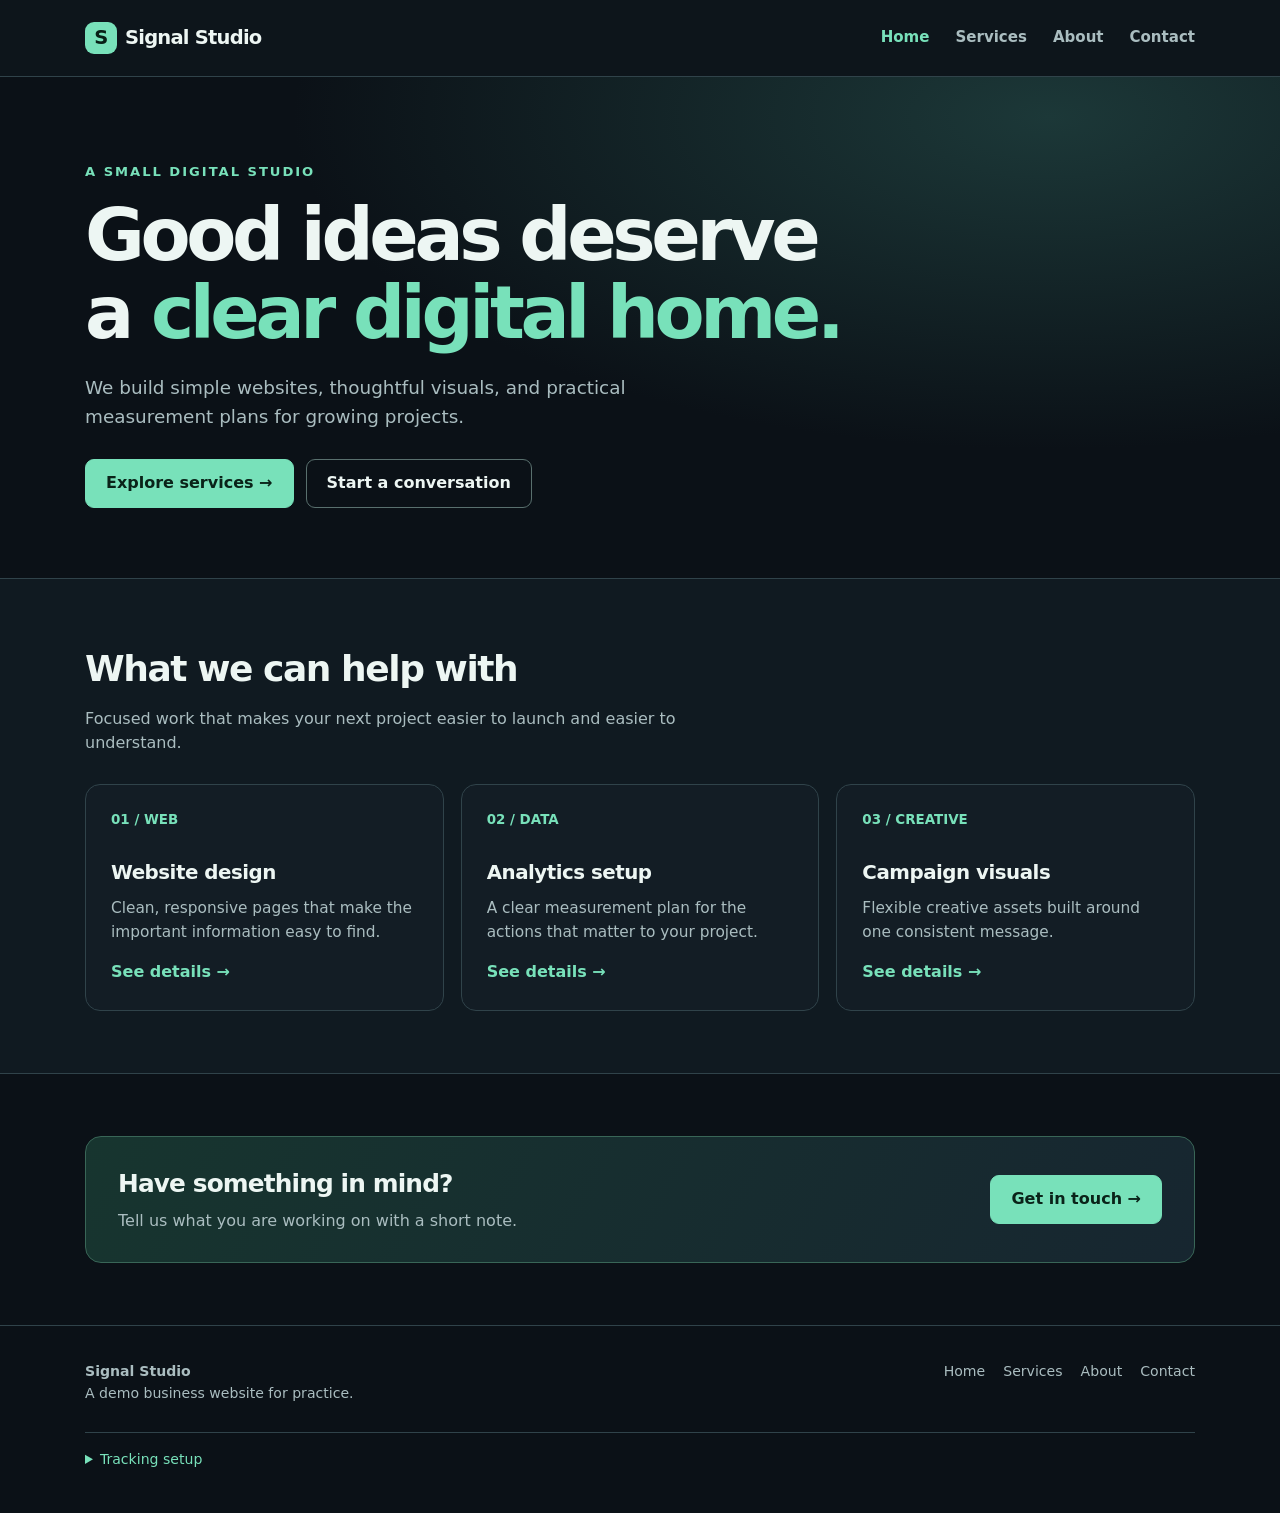
==== index.html @ b4398417 "Add files via upload" ====
<!doctype html><html lang="en"><head><meta charset="utf-8"><meta name="viewport" content="width=device-width, initial-scale=1"><meta name="theme-color" content="#0b1117"><meta name="description" content="Signal Studio creates clear digital experiences. A simple demo site for analytics practice."><title>Signal Studio — Home</title><link rel="icon" type="image/svg+xml" href="data:image/svg+xml,%3Csvg xmlns='http://www.w3.org/2000/svg' viewBox='0 0 64 64'%3E%3Crect width='64' height='64' rx='13' fill='%230b1117'/%3E%3Cpath d='M14 42h11l6-20 7 24 5-12h8' fill='none' stroke='%2378e1ba' stroke-width='5' stroke-linejoin='round' stroke-linecap='round'/%3E%3C/svg%3E"><link rel="stylesheet" href="styles.css"><script src="site.js" defer></script></head><body>
<header class="site-header"><div class="container head-row"><a class="logo" href="index.html" data-track="navigation_click"><span aria-hidden="true">S</span>Signal Studio</a><nav class="nav" aria-label="Main navigation"><a href="index.html" aria-current="page" data-track="navigation_click">Home</a><a href="services.html" data-track="navigation_click">Services</a><a href="about.html" data-track="navigation_click">About</a><a href="contact.html" data-track="navigation_click">Contact</a></nav></div></header>
<main><section class="hero"><div class="container"><p class="eyebrow">A small digital studio</p><h1>Good ideas deserve a <em>clear digital home.</em></h1><p class="lead">We build simple websites, thoughtful visuals, and practical measurement plans for growing projects.</p><div class="hero-actions"><a class="btn" href="services.html" data-track="cta_click">Explore services →</a><a class="btn ghost" href="contact.html" data-track="cta_click">Start a conversation</a></div></div></section>
<section class="section alt"><div class="container"><h2 class="section-title">What we can help with</h2><p class="section-intro">Focused work that makes your next project easier to launch and easier to understand.</p><div class="grid"><article class="card"><span class="number">01 / WEB</span><h3>Website design</h3><p>Clean, responsive pages that make the important information easy to find.</p><a href="services.html#website" data-service="website_design">See details →</a></article><article class="card"><span class="number">02 / DATA</span><h3>Analytics setup</h3><p>A clear measurement plan for the actions that matter to your project.</p><a href="services.html#analytics" data-service="analytics_setup">See details →</a></article><article class="card"><span class="number">03 / CREATIVE</span><h3>Campaign visuals</h3><p>Flexible creative assets built around one consistent message.</p><a href="services.html#creative" data-service="campaign_visuals">See details →</a></article></div></div></section>
<section class="section"><div class="container strip"><div><h2>Have something in mind?</h2><p>Tell us what you are working on with a short note.</p></div><a class="btn" href="contact.html" data-track="cta_click">Get in touch →</a></div></section></main>
<footer class="footer"><div class="container"><div class="footer-top"><div><strong>Signal Studio</strong><br><span>A demo business website for practice.</span></div><nav aria-label="Footer navigation"><a href="index.html">Home</a><a href="services.html">Services</a><a href="about.html">About</a><a href="contact.html">Contact</a></nav></div><details class="tracking"><summary>Tracking setup</summary><p>Enter your GTM container ID to test this site in your browser. Configure GA4 and Google Ads tags in GTM.</p><form id="gtm-setup"><input id="gtm-id" aria-label="GTM container ID" placeholder="GTM-XXXXXXX" pattern="[Gg][Tt][Mm]-[A-Za-z0-9]+" required autocomplete="off"><button class="btn" type="submit">Connect GTM</button></form><p id="gtm-status" class="status" role="status"></p></details></div></footer></body></html>
---- styles.css ----
:root{color-scheme:dark;--bg:#0b1117;--surface:#131d25;--surface2:#192630;--line:#30434a;--text:#edf6f3;--muted:#aabdc0;--accent:#78e1ba;--accent-dark:#153b31}
*{box-sizing:border-box}html{scroll-behavior:smooth}body{margin:0;background:var(--bg);color:var(--text);font:16px/1.55 system-ui,-apple-system,"Segoe UI",sans-serif}button,input,textarea,select{font:inherit}a{color:inherit}button,a{touch-action:manipulation}button:focus-visible,a:focus-visible,input:focus-visible,textarea:focus-visible,summary:focus-visible{outline:3px solid #f8cc8c;outline-offset:3px}
.container{width:min(1110px,calc(100% - 40px));margin:auto}.site-header{border-bottom:1px solid var(--line);background:#0d151b}.head-row{min-height:76px;display:flex;align-items:center;justify-content:space-between;gap:25px}.logo{text-decoration:none;font-size:1.22rem;font-weight:800;letter-spacing:-.04em;white-space:nowrap}.logo span{display:inline-grid;place-items:center;width:32px;height:32px;border-radius:9px;background:var(--accent);color:#082017;margin-right:8px}.nav{display:flex;align-items:center;gap:26px}.nav a{text-decoration:none;color:var(--muted);font-weight:600;font-size:.94rem}.nav a:hover,.nav a[aria-current=page]{color:var(--accent)}
main{min-height:65vh}.hero{padding:85px 0 70px;background:radial-gradient(ellipse at 82% 8%,#1c3838 0%,transparent 51%)}.eyebrow{margin:0 0 14px;color:var(--accent);font-size:.82rem;text-transform:uppercase;letter-spacing:.15em;font-weight:800}h1,h2,h3,p{margin-top:0}h1{font-size:clamp(2.8rem,5.7vw,5.2rem);line-height:1.06;letter-spacing:-.06em;max-width:790px;margin-bottom:23px}h1 em{color:var(--accent);font-style:normal}.lead{font-size:1.15rem;max-width:650px;color:var(--muted);margin-bottom:28px}.hero-actions,.actions{display:flex;flex-wrap:wrap;gap:12px}.btn{display:inline-flex;justify-content:center;align-items:center;min-height:47px;padding:11px 20px;border:1px solid var(--accent);border-radius:9px;background:var(--accent);color:#0a2319;font-weight:750;text-decoration:none;cursor:pointer}.btn:hover{background:#a7f4d4}.btn.ghost{background:transparent;color:var(--text);border-color:#59706e}.btn.ghost:hover{background:#1b302d}.section{padding:62px 0}.section.alt{background:#101a21;border-top:1px solid var(--line);border-bottom:1px solid var(--line)}.section-title{font-size:clamp(1.75rem,3vw,2.25rem);letter-spacing:-.04em;margin-bottom:10px}.section-intro{color:var(--muted);max-width:610px;margin-bottom:28px}
.grid{display:grid;grid-template-columns:repeat(3,minmax(0,1fr));gap:17px}.card{padding:25px;background:var(--surface);border:1px solid var(--line);border-radius:15px;display:flex;flex-direction:column}.card .number{color:var(--accent);font-size:.84rem;font-weight:750;margin-bottom:27px}.card h3{font-size:1.24rem;letter-spacing:-.025em;margin-bottom:8px}.card p{color:var(--muted);font-size:.96rem;flex:1}.card a{color:var(--accent);text-decoration:none;font-weight:750}.card a:hover{text-decoration:underline}.strip{border:1px solid #396657;border-radius:16px;background:linear-gradient(120deg,#17352f,#172630);padding:28px 32px;display:flex;align-items:center;justify-content:space-between;gap:28px}.strip h2{font-size:1.55rem;letter-spacing:-.035em;margin-bottom:6px}.strip p{color:var(--muted);margin:0}
.page-head{padding:66px 0 32px}.page-head h1{font-size:clamp(2.7rem,5vw,4rem);margin-bottom:15px}.page-head p{color:var(--muted);max-width:650px;font-size:1.06rem}.list{display:grid;grid-template-columns:repeat(2,minmax(0,1fr));gap:18px}.service{padding:27px;border:1px solid var(--line);border-radius:16px;background:var(--surface)}.service .number{font-size:.8rem;color:var(--accent);font-weight:800}.service h2{margin:15px 0 8px;letter-spacing:-.03em}.service p{color:var(--muted);min-height:70px}.service a{font-weight:750;color:var(--accent)}.copy{max-width:760px;color:var(--muted);font-size:1.08rem}.copy p{margin-bottom:20px}.stats{display:grid;grid-template-columns:repeat(3,1fr);gap:16px;margin-top:36px}.stat{border:1px solid var(--line);border-radius:12px;padding:20px;background:var(--surface)}.stat strong{display:block;font-size:1.25rem;color:var(--text)}.stat span{color:var(--muted);font-size:.9rem}
.contact-layout{display:grid;grid-template-columns:minmax(0,1.4fr) minmax(280px,1fr);gap:28px;padding:15px 0 75px}.form-panel,.contact-aside{background:var(--surface);border:1px solid var(--line);border-radius:16px;padding:28px}.form-panel h2,.contact-aside h2{font-size:1.35rem;letter-spacing:-.03em}.form-panel p,.contact-aside p{color:var(--muted)}.form-grid{display:grid;grid-template-columns:1fr 1fr;gap:16px}.field{display:grid;gap:7px;margin-bottom:16px}.field.full{grid-column:1/-1}.field label{font-weight:650;font-size:.92rem}input,textarea{width:100%;border:1px solid #4a6065;border-radius:8px;background:#0d171e;color:var(--text);padding:11px 13px;min-height:46px}textarea{min-height:125px;resize:vertical}input::placeholder,textarea::placeholder{color:#879da1}.small{font-size:.84rem;color:var(--muted)}.success{display:none;border:1px solid #5cae83;background:#183b2e;border-radius:13px;padding:23px;margin:0 0 23px}.success.show{display:block}.success h2{margin-bottom:7px}.success p{margin-bottom:0;color:#c9e2d4}.phone{display:block;border:0;background:none;padding:0;color:var(--accent);font-weight:750;text-align:left;cursor:pointer}.phone:hover{text-decoration:underline}
.footer{border-top:1px solid var(--line);padding:35px 0 42px;color:var(--muted);font-size:.88rem}.footer-top{display:flex;align-items:flex-start;justify-content:space-between;gap:24px}.footer nav{display:flex;gap:18px;flex-wrap:wrap}.footer a{color:var(--muted);text-decoration:none}.footer a:hover{color:var(--accent)}.tracking{margin-top:28px;border-top:1px solid var(--line);padding-top:16px}.tracking summary{cursor:pointer;color:var(--accent);font-size:.88rem}.tracking p{max-width:620px}.tracking form{display:flex;gap:9px;flex-wrap:wrap}.tracking input{width:190px}.tracking .btn{min-height:44px}.status{color:var(--accent);font-size:.84rem}
@media(max-width:720px){.head-row{flex-wrap:wrap;padding:15px 0}.nav{width:100%;justify-content:space-between;gap:12px}.hero{padding:60px 0}.grid{grid-template-columns:1fr}.list,.contact-layout{grid-template-columns:1fr}.service p{min-height:0}.strip{display:block}.strip .btn{margin-top:20px}.stats{grid-template-columns:1fr}.footer-top{display:block}.footer nav{margin-top:16px}}@media(max-width:500px){.container{width:min(100% - 32px,1110px)}.nav a{font-size:.88rem}.form-grid{grid-template-columns:1fr}.footer nav{gap:12px}}@media(prefers-reduced-motion:reduce){html{scroll-behavior:auto}}
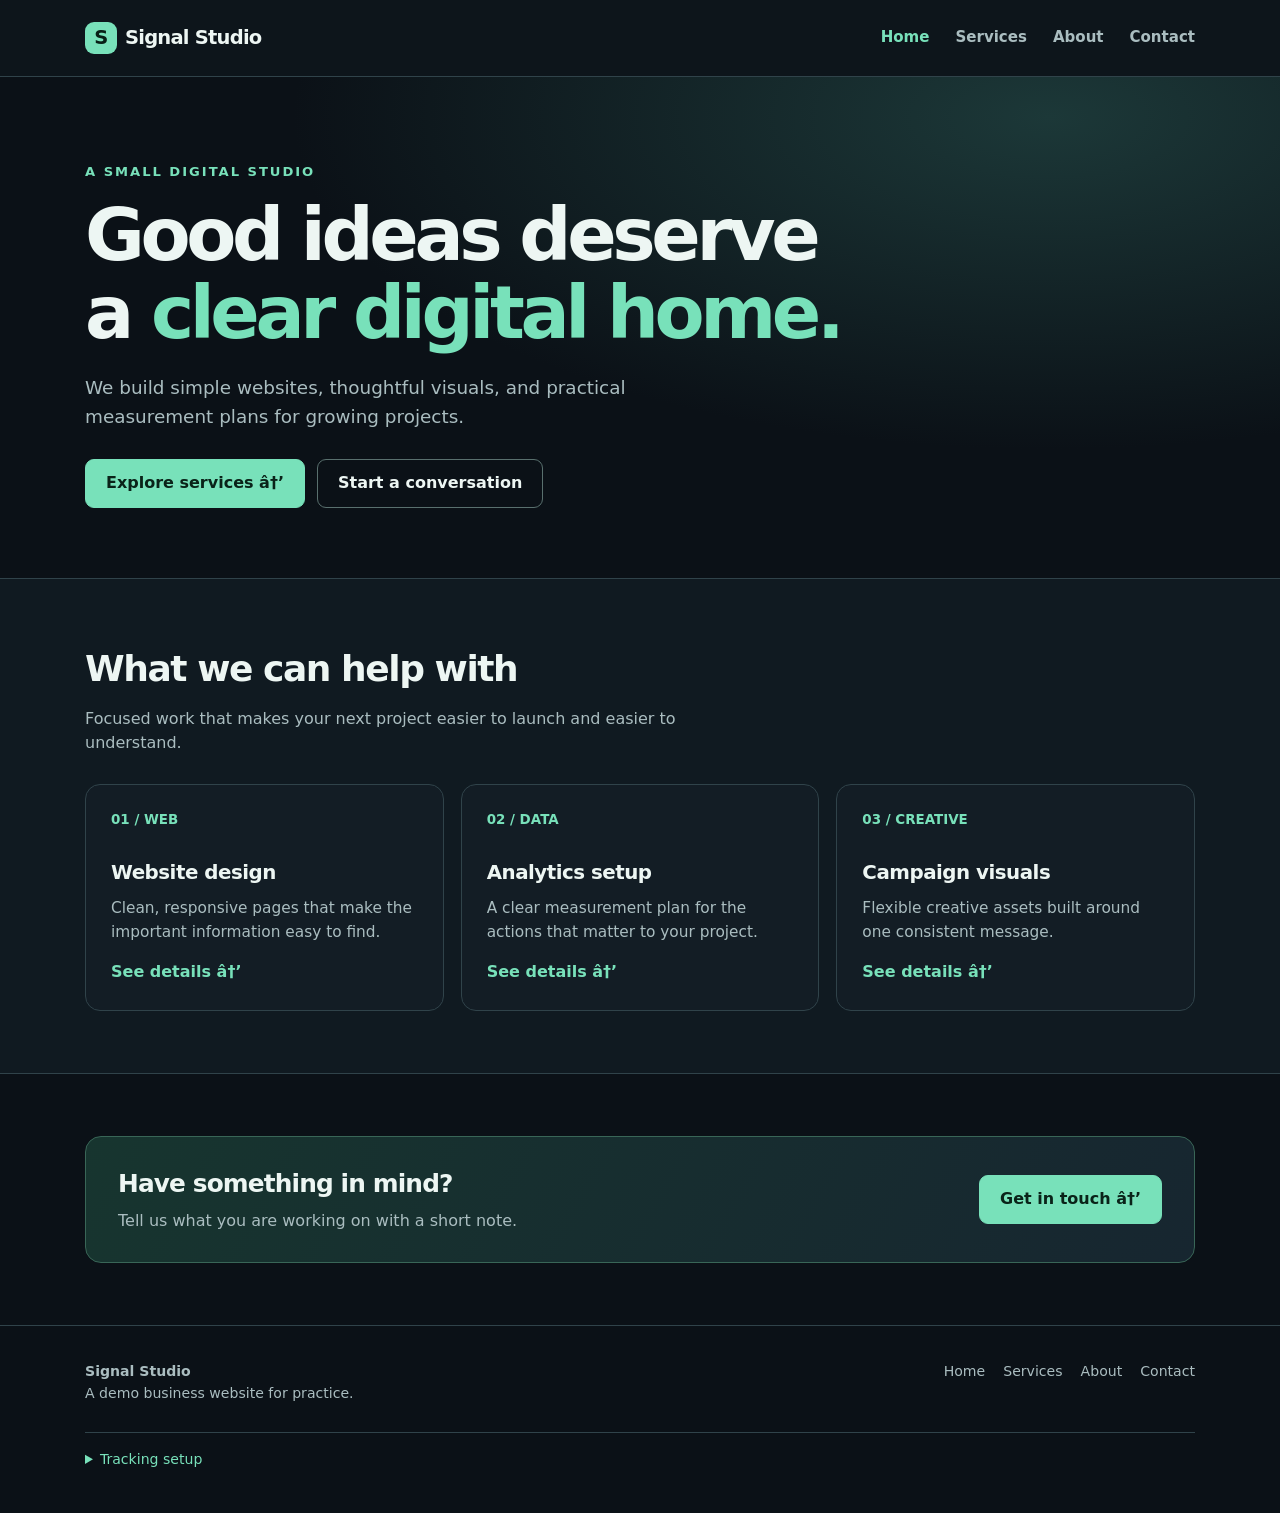
==== commit 82a71c53: "Update index.html" ====
--- a/index.html
+++ b/index.html
@@ -1,4 +1,45 @@
-<!doctype html><html lang="en"><head><meta charset="utf-8"><meta name="viewport" content="width=device-width, initial-scale=1"><meta name="theme-color" content="#0b1117"><meta name="description" content="Signal Studio creates clear digital experiences. A simple demo site for analytics practice."><title>Signal Studio — Home</title><link rel="icon" type="image/svg+xml" href="data:image/svg+xml,%3Csvg xmlns='http://www.w3.org/2000/svg' viewBox='0 0 64 64'%3E%3Crect width='64' height='64' rx='13' fill='%230b1117'/%3E%3Cpath d='M14 42h11l6-20 7 24 5-12h8' fill='none' stroke='%2378e1ba' stroke-width='5' stroke-linejoin='round' stroke-linecap='round'/%3E%3C/svg%3E"><link rel="stylesheet" href="styles.css"><script src="site.js" defer></script></head><body>
+<!doctype html><html lang="en"><head>
+<!-- Meta Pixel Code -->
+<script>
+!function(f,b,e,v,n,t,s)
+{if(f.fbq)return;n=f.fbq=function(){n.callMethod?
+n.callMethod.apply(n,arguments):n.queue.push(arguments)};
+if(!f._fbq)f._fbq=n;n.push=n;n.loaded=!0;n.version='2.0';
+n.queue=[];t=b.createElement(e);t.async=!0;
+t.src=v;s=b.getElementsByTagName(e)[0];
+s.parentNode.insertBefore(t,s)}(window, document,'script',
+'https://connect.facebook.net/en_US/fbevents.js');
+fbq('init', '1010439615345404');
+fbq('track', 'PageView');
+</script>
+<noscript><img height="1" width="1" style="display:none"
+src="https://www.facebook.com/tr?id=1010439615345404&ev=PageView&noscript=1"
+/></noscript>
+<!-- End Meta Pixel Code -->
+<!-- Google tag (gtag.js) -->
+<script async src="https://www.googletagmanager.com/gtag/js?id=G-CQETZQ2KX9"></script>
+<script>
+  window.dataLayer = window.dataLayer || [];
+  function gtag(){dataLayer.push(arguments);}
+  gtag('js', new Date());
+
+  gtag('config', 'G-CQETZQ2KX9');
+</script>
+<!-- Google Tag Manager -->
+<script>(function(w,d,s,l,i){w[l]=w[l]||[];w[l].push({'gtm.start':
+new Date().getTime(),event:'gtm.js'});var f=d.getElementsByTagName(s)[0],
+j=d.createElement(s),dl=l!='dataLayer'?'&l='+l:'';j.async=true;j.src=
+'https://www.googletagmanager.com/gtm.js?id='+i+dl;f.parentNode.insertBefore(j,f);
+})(window,document,'script','dataLayer','GTM-56JRL9GN');</script>
+<!-- End Google Tag Manager -->  
+<meta charset="utf-8"><meta name="viewport" content="width=device-width, initial-scale=1"><meta name="theme-color" content="#0b1117"><meta name="description" content="Signal Studio creates clear digital experiences. A simple demo site for analytics practice."><title>Signal Studio — Home</title><link rel="icon" type="image/svg+xml" href="data:image/svg+xml,%3Csvg xmlns='http://www.w3.org/2000/svg' viewBox='0 0 64 64'%3E%3Crect width='64' height='64' rx='13' fill='%230b1117'/%3E%3Cpath d='M14 42h11l6-20 7 24 5-12h8' fill='none' stroke='%2378e1ba' stroke-width='5' stroke-linejoin='round' stroke-linecap='round'/%3E%3C/svg%3E"><link rel="stylesheet" href="styles.css"><script src="site.js" defer></script></head>
+  
+<body>
+<!-- Google Tag Manager (noscript) -->
+<noscript><iframe src="https://www.googletagmanager.com/ns.html?id=GTM-56JRL9GN"
+height="0" width="0" style="display:none;visibility:hidden"></iframe></noscript>
+<!-- End Google Tag Manager (noscript) -->
+  
 <header class="site-header"><div class="container head-row"><a class="logo" href="index.html" data-track="navigation_click"><span aria-hidden="true">S</span>Signal Studio</a><nav class="nav" aria-label="Main navigation"><a href="index.html" aria-current="page" data-track="navigation_click">Home</a><a href="services.html" data-track="navigation_click">Services</a><a href="about.html" data-track="navigation_click">About</a><a href="contact.html" data-track="navigation_click">Contact</a></nav></div></header>
 <main><section class="hero"><div class="container"><p class="eyebrow">A small digital studio</p><h1>Good ideas deserve a <em>clear digital home.</em></h1><p class="lead">We build simple websites, thoughtful visuals, and practical measurement plans for growing projects.</p><div class="hero-actions"><a class="btn" href="services.html" data-track="cta_click">Explore services →</a><a class="btn ghost" href="contact.html" data-track="cta_click">Start a conversation</a></div></div></section>
 <section class="section alt"><div class="container"><h2 class="section-title">What we can help with</h2><p class="section-intro">Focused work that makes your next project easier to launch and easier to understand.</p><div class="grid"><article class="card"><span class="number">01 / WEB</span><h3>Website design</h3><p>Clean, responsive pages that make the important information easy to find.</p><a href="services.html#website" data-service="website_design">See details →</a></article><article class="card"><span class="number">02 / DATA</span><h3>Analytics setup</h3><p>A clear measurement plan for the actions that matter to your project.</p><a href="services.html#analytics" data-service="analytics_setup">See details →</a></article><article class="card"><span class="number">03 / CREATIVE</span><h3>Campaign visuals</h3><p>Flexible creative assets built around one consistent message.</p><a href="services.html#creative" data-service="campaign_visuals">See details →</a></article></div></div></section>
